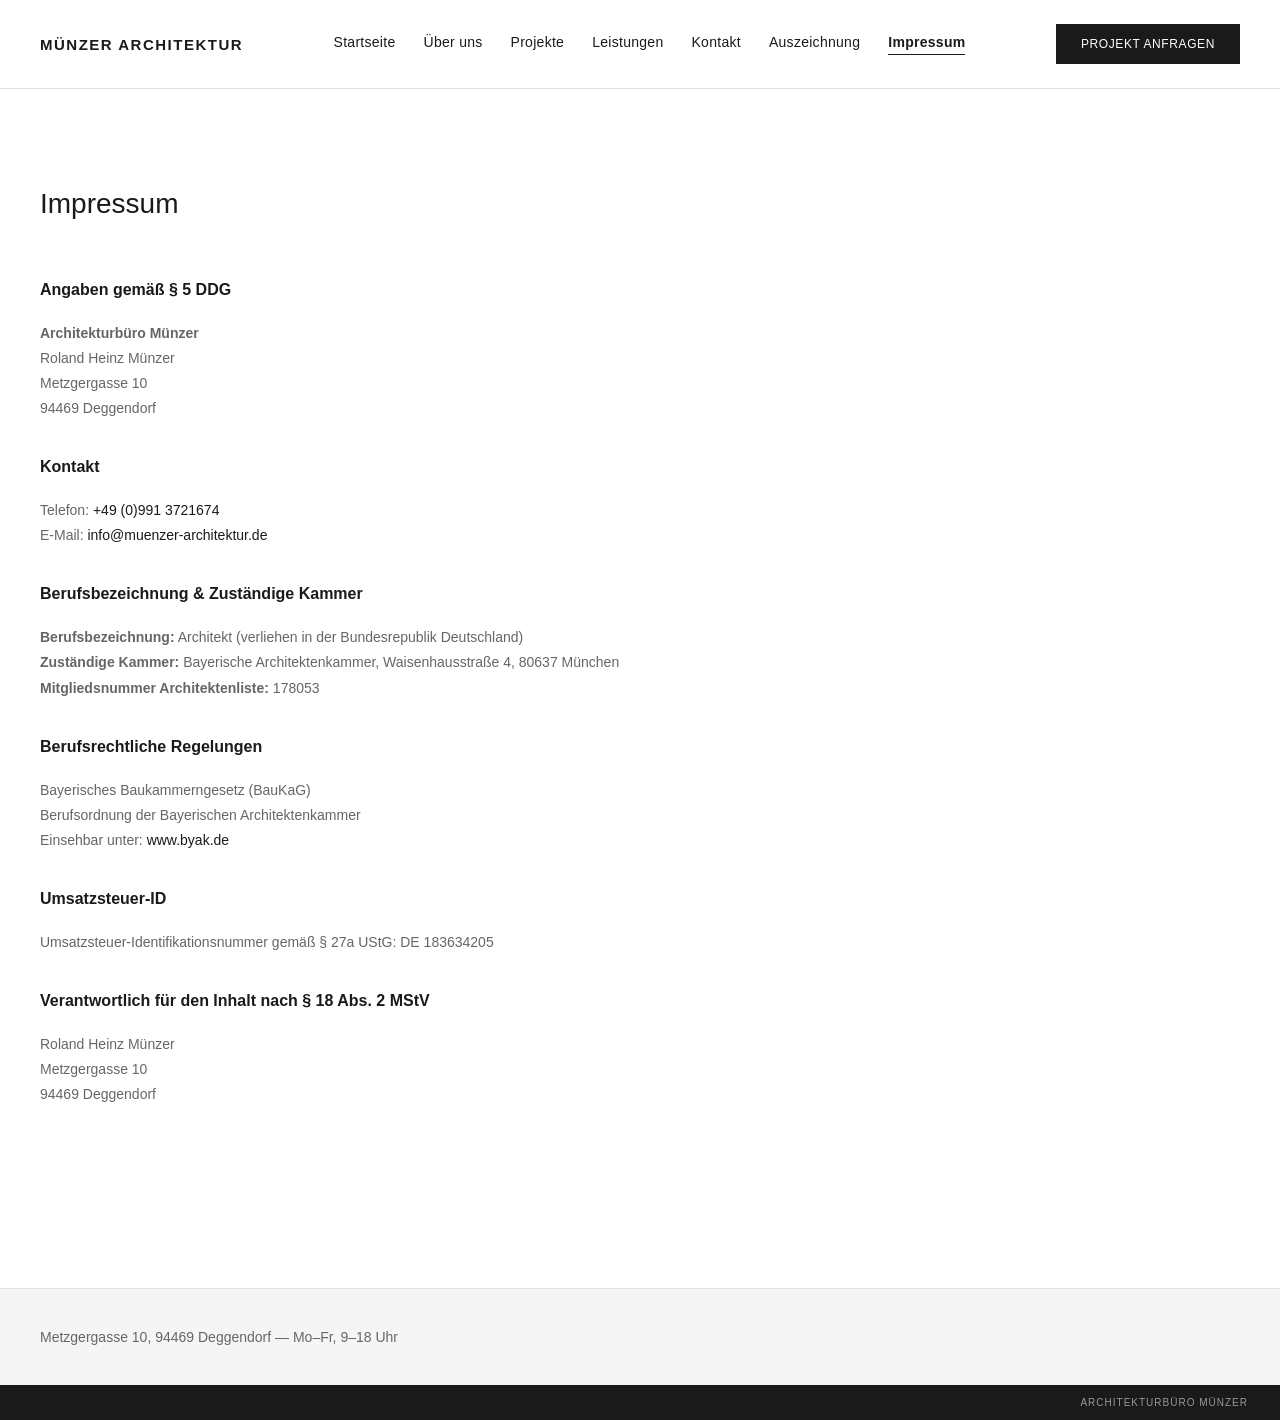
==== impressum.html @ 5a543b08 "Create impressum.html" ====
<!DOCTYPE html>
<html lang="de">
<head>
<meta charset="utf-8">
<meta name="viewport" content="width=device-width, initial-scale=1">
<title>Impressum — Münzer Architektur</title>
<link rel="stylesheet" href="style.css">
</head>
<body>
<header class="header">
  <a class="brand" href="index.html">Münzer Architektur</a>
  <nav class="nav">
      <a href="index.html">Startseite</a>
      <a href="ueber-uns.html">Über uns</a>
      <a href="projekte.html">Projekte</a>
      <a href="leistungen.html">Leistungen</a>
      <a href="kontakt.html">Kontakt</a>
      <a href="auszeichnung.html">Auszeichnung</a>
      <a href="impressum.html" aria-current="page">Impressum</a>
  </nav>
  <a class="btn" href="kontakt.html">Projekt anfragen</a>
</header>

<main class="wrap">
  <h1 class="page-title">Impressum</h1>
  <div class="legal">
    <h3>Angaben gemäß § 5 DDG</h3>
    <p><strong>Architekturbüro Münzer</strong><br>
    Roland Heinz Münzer<br>
    Metzgergasse 10<br>
    94469 Deggendorf</p>

    <h3>Kontakt</h3>
    <p>Telefon: <a href="tel:+499913721674">+49 (0)991 3721674</a><br>
    E-Mail: <a href="mailto:info@muenzer-architektur.de">info@muenzer-architektur.de</a></p>

    <h3>Berufsbezeichnung &amp; Zuständige Kammer</h3>
    <p><strong>Berufsbezeichnung:</strong> Architekt (verliehen in der Bundesrepublik Deutschland)<br>
    <strong>Zuständige Kammer:</strong> Bayerische Architektenkammer, Waisenhausstraße 4, 80637 München<br>
    <strong>Mitgliedsnummer Architektenliste:</strong> 178053</p>

    <h3>Berufsrechtliche Regelungen</h3>
    <p>Bayerisches Baukammerngesetz (BauKaG)<br>
    Berufsordnung der Bayerischen Architektenkammer<br>
    Einsehbar unter: <a href="https://www.byak.de" target="_blank" rel="noopener">www.byak.de</a></p>

    <h3>Umsatzsteuer-ID</h3>
    <p>Umsatzsteuer-Identifikationsnummer gemäß § 27a UStG: DE 183634205</p>

    <h3>Verantwortlich für den Inhalt nach § 18 Abs. 2 MStV</h3>
    <p>Roland Heinz Münzer<br>
    Metzgergasse 10<br>
    94469 Deggendorf</p>
  </div>
</main>

<div class="footer">
  <div>Metzgergasse 10, 94469 Deggendorf — Mo–Fr, 9–18 Uhr</div>
</div>
<div class="footer-bar"><span>Architekturbüro Münzer</span></div>
</body>
</html>
---- style.css ----
/* Münzer Architektur — style.css */
:root {
  --bg: #ffffff;
  --fg: #1a1a1a;
  --muted: #666666;
  --faint: #999999;
  --line: #e0e0e0;
  --panel: #f5f5f5;
  --tile: #f0f0f0;
}
@media (prefers-color-scheme: dark) {
  :root {
    --bg: #1a1a1a;
    --fg: #ffffff;
    --muted: #a8a8a8;
    --faint: #888888;
    --line: #333333;
    --panel: #222222;
    --tile: #2a2a2a;
  }
}
* { box-sizing: border-box; }
body {
  margin: 0;
  background: var(--bg);
  color: var(--fg);
  font-family: -apple-system, BlinkMacSystemFont, "Segoe UI", "Helvetica Neue", sans-serif;
  -webkit-font-smoothing: antialiased;
}
a { color: var(--fg); text-decoration: none; }
a:hover { color: var(--muted); }
img { display: block; }
.wrap { max-width: 1280px; margin: 0 auto; padding: 80px 40px; }

/* Header */
.header {
  display: flex; align-items: center; justify-content: space-between;
  gap: 24px; flex-wrap: wrap;
  padding: 24px 40px; border-bottom: 1px solid var(--line);
}
.brand { font-size: 15px; font-weight: 600; letter-spacing: .1em; text-transform: uppercase; }
.nav { display: flex; flex-wrap: wrap; gap: 28px; }
.nav a { font-size: 14px; letter-spacing: .02em; padding-bottom: 4px; border-bottom: 1px solid transparent; }
.nav a[aria-current="page"] { font-weight: 600; border-bottom-color: var(--fg); }
.btn {
  display: inline-block; background: var(--fg); color: var(--bg);
  border: 1px solid var(--fg); padding: 12px 24px;
  font-size: 12px; letter-spacing: .05em; text-transform: uppercase; cursor: pointer;
}
.btn:hover { color: var(--bg); opacity: .82; }
.btn-ghost { background: transparent; color: var(--fg); }
.btn-ghost:hover { color: var(--fg); }

/* Typography */
h1.display { font-size: clamp(32px, 5vw, 72px); font-weight: 300; line-height: 1.1; letter-spacing: -.02em; text-transform: uppercase; margin: 0; }
h2.display { font-size: clamp(28px, 4vw, 56px); font-weight: 300; line-height: 1.1; letter-spacing: -.02em; text-transform: uppercase; margin: 32px 0 0; }
.page-title { font-size: 28px; font-weight: 400; }
.lead { font-size: 16px; color: var(--muted); max-width: 640px; margin-top: 12px; }
.label { font-size: 11px; font-weight: 600; letter-spacing: .1em; text-transform: uppercase; color: var(--muted); }

/* Media tiles */
.tile { border: 1px solid var(--line); background: var(--tile); overflow: hidden; }
.tile img { width: 100%; height: 100%; object-fit: cover; }
.bw img { filter: grayscale(100%); }
.r16-10 { aspect-ratio: 16 / 10; }
.r4-3 { aspect-ratio: 4 / 3; }
.r3-2 { aspect-ratio: 3 / 2; }
.r3-4 { aspect-ratio: 3 / 4; }
.r1-1 { aspect-ratio: 1 / 1; }

/* Home */
.hero { display: grid; grid-template-columns: 1fr 1fr; gap: 64px; max-width: 1280px; margin: 0 auto; padding: 88px 40px 0; }
.hero p { font-size: 14px; color: var(--muted); max-width: 260px; margin-top: 28px; }
.hero .portrait { max-width: 320px; margin-top: 40px; }
.hero .inline-link { display: inline-block; margin-top: 24px; font-size: 14px; text-decoration: underline; text-underline-offset: 4px; }
.hero .body { font-size: 16px; line-height: 1.6; color: var(--muted); max-width: 460px; margin-top: 16px; }
.facts { display: grid; grid-template-columns: repeat(auto-fit, minmax(200px, 1fr)); gap: 40px; border-top: 1px solid var(--line); padding-top: 60px; }
.fact-n { font-size: 32px; font-weight: 500; }
.fact-l { font-size: 14px; color: var(--muted); margin-top: 8px; }

/* Grids */
.grid-3 { display: grid; grid-template-columns: repeat(auto-fit, minmax(280px, 1fr)); gap: 48px; margin-top: 72px; }
.grid-4 { display: grid; grid-template-columns: repeat(auto-fit, minmax(280px, 1fr)); gap: 56px; margin-top: 64px; }
.split { display: grid; grid-template-columns: 1fr 1fr; gap: 64px; align-items: center; margin-bottom: 80px; }

.member-name { font-size: 14px; font-weight: 600; margin-top: 16px; }
.member-role { font-size: 12px; color: var(--faint); margin-top: 4px; }
.member-bio { font-size: 13px; line-height: 1.5; color: var(--muted); margin-top: 12px; }
.card-title { font-size: 18px; font-weight: 600; margin-top: 20px; }
.card-text { font-size: 14px; line-height: 1.5; color: var(--muted); margin-top: 8px; }
.meta { font-size: 13px; color: var(--faint); margin-top: 4px; }
.meta-sm { font-size: 12px; color: var(--muted); margin-top: 8px; }
.credit { font-size: 11px; color: var(--faint); margin-top: 6px; }

/* Auszeichnung */
.award-intro { display: grid; grid-template-columns: 1fr 1fr; gap: 48px; margin-bottom: 80px; }
.award-intro .tile { min-height: 500px; }
.award-h { font-size: 28px; font-weight: 400; letter-spacing: -.01em; margin: 12px 0 16px; }
.award-p { font-size: 15px; line-height: 1.7; color: var(--muted); margin: 0; }

/* Kontakt */
.contact { display: grid; grid-template-columns: 1fr 1fr; gap: 96px; margin-top: 56px; }
form { display: flex; flex-direction: column; gap: 28px; }
label { display: block; font-size: 12px; margin-bottom: 8px; }
input, textarea {
  width: 100%; padding: 10px 12px; font: inherit; font-size: 14px;
  border: 1px solid var(--line); background: var(--bg); color: var(--fg);
}
textarea { min-height: 120px; }
input:focus, textarea:focus { outline: 1px solid var(--fg); }
.office-address { font-size: 16px; line-height: 1.7; }
.office-hours { font-size: 14px; color: var(--muted); margin-top: 4px; }
.office-links { margin-top: 12px; display: flex; flex-direction: column; gap: 4px; font-size: 16px; }
.map { aspect-ratio: 16 / 9; margin-top: 32px; border: 1px solid var(--line); filter: grayscale(1) contrast(1.05); background: var(--panel); }
.map iframe { width: 100%; height: 100%; border: 0; }
.contact-list { display: flex; flex-direction: column; gap: 24px; margin-top: 40px; }

/* Impressum */
.legal { max-width: 680px; margin-top: 56px; font-size: 14px; line-height: 1.8; color: var(--muted); }
.legal h3 { font-size: 16px; font-weight: 600; color: var(--fg); margin: 32px 0 16px; }
.legal p { margin: 0 0 20px; }

/* Footer */
.footer { background: var(--panel); padding: 40px; margin-top: 80px; border-top: 1px solid var(--line); }
.footer div { max-width: 1280px; margin: 0 auto; font-size: 14px; color: var(--muted); }
.footer-bar { background: #1a1a1a; padding: 12px 32px; display: flex; justify-content: flex-end; gap: 20px; }
.footer-bar span { font-size: 10px; letter-spacing: .1em; text-transform: uppercase; color: #999999; }

@media (max-width: 860px) {
  .wrap { padding: 56px 24px; }
  .header { padding: 20px 24px; }
  .hero, .split, .award-intro, .contact { grid-template-columns: 1fr; gap: 40px; }
  .hero { padding: 56px 24px 0; }
  .award-intro .tile { min-height: 320px; }
  .footer { padding: 32px 24px; }
}
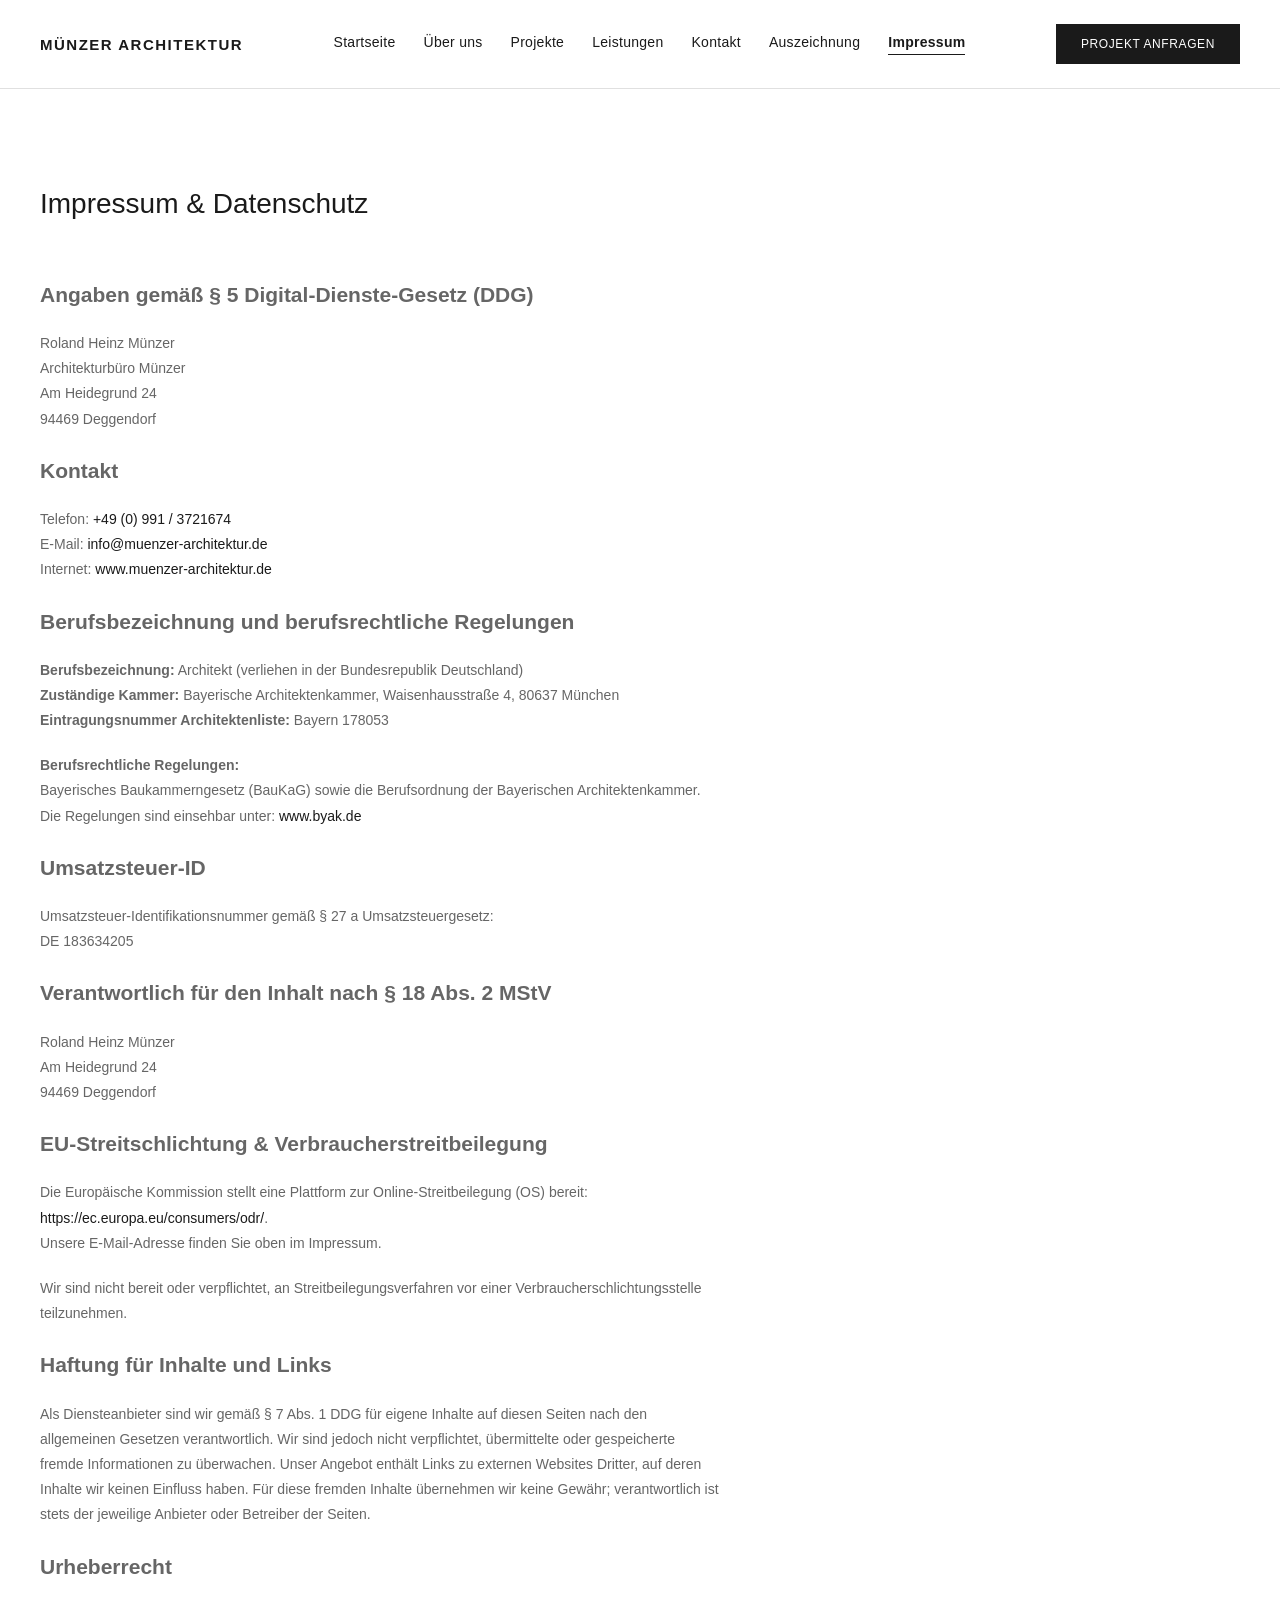
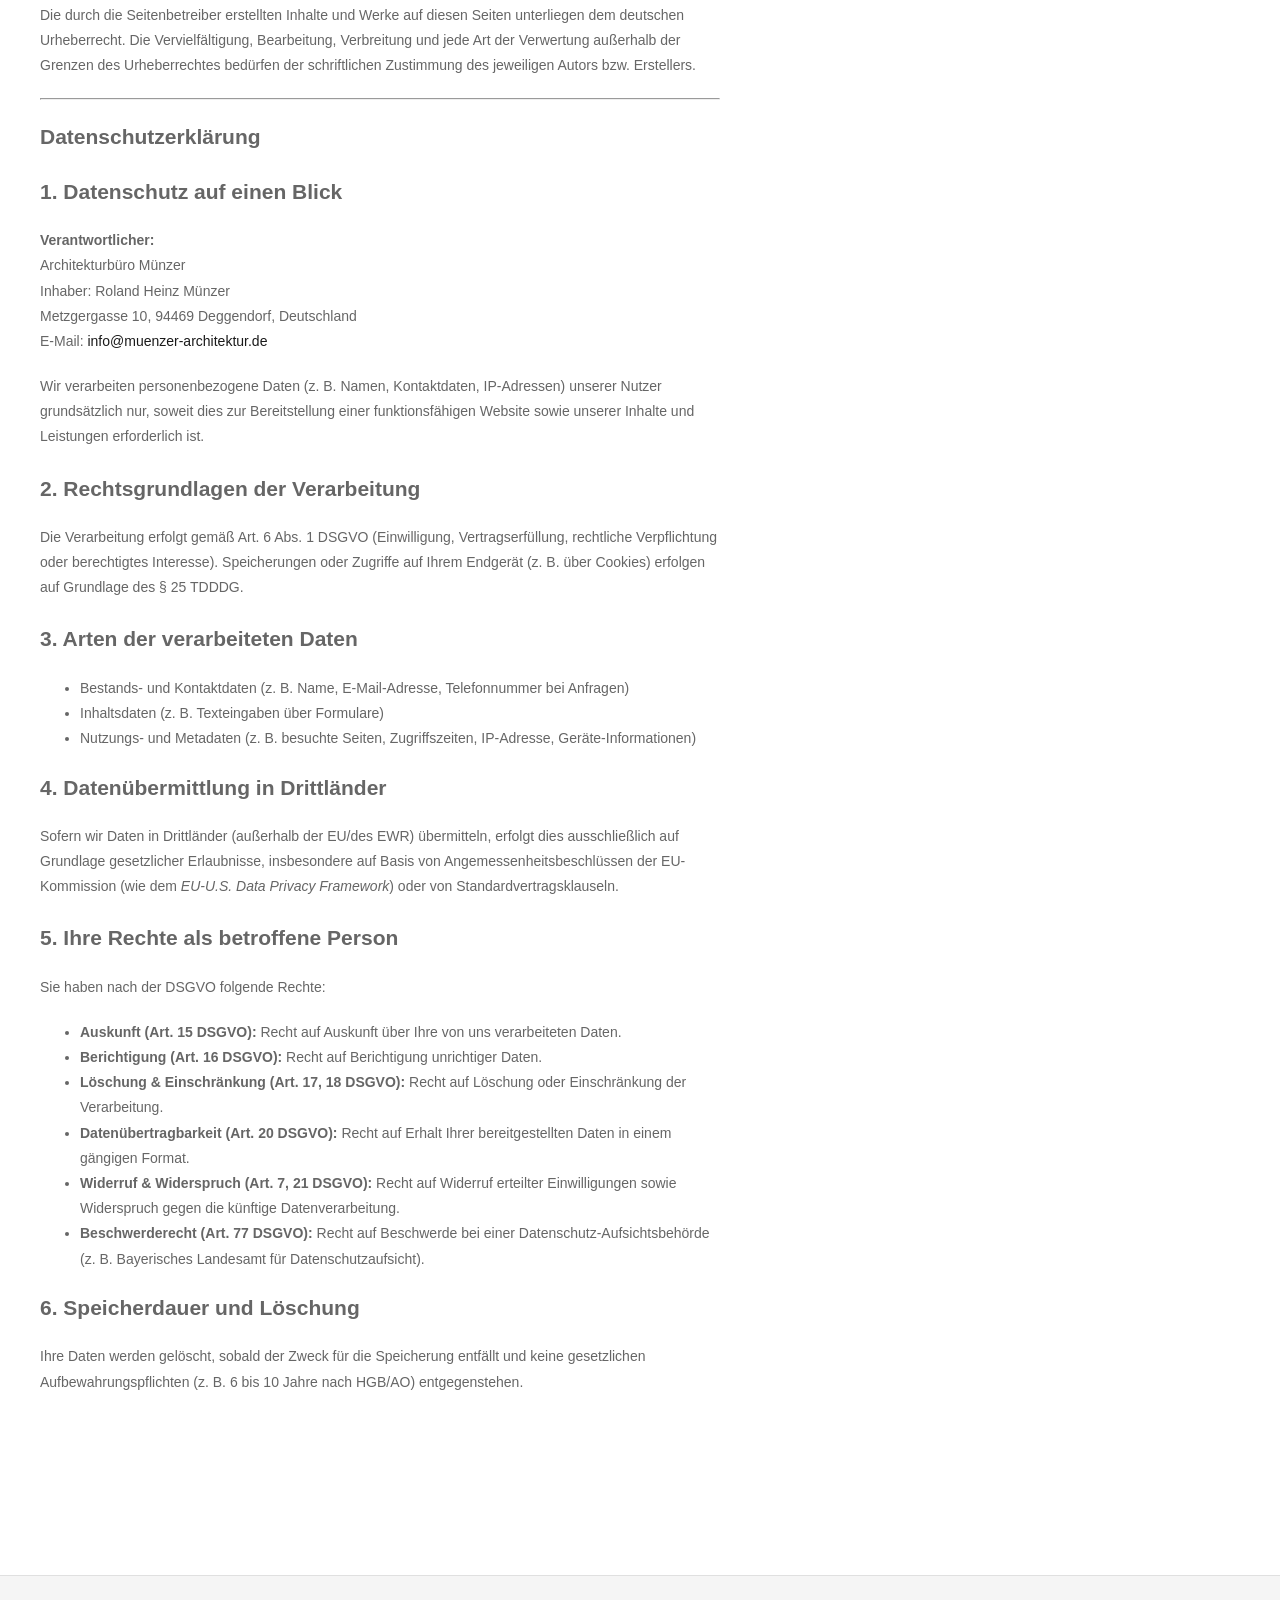
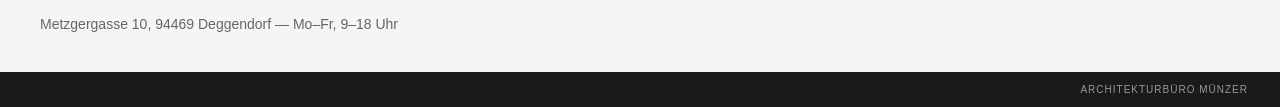
==== commit 3d177b55: "Update impressum.html" ====
--- a/impressum.html
+++ b/impressum.html
@@ -22,35 +22,84 @@
 </header>
 
 <main class="wrap">
-  <h1 class="page-title">Impressum</h1>
+  <h1 class="page-title">Impressum &amp; Datenschutz</h1>
   <div class="legal">
-    <h3>Angaben gemäß § 5 DDG</h3>
-    <p><strong>Architekturbüro Münzer</strong><br>
-    Roland Heinz Münzer<br>
-    Metzgergasse 10<br>
+    <h2>Angaben gemäß § 5 Digital-Dienste-Gesetz (DDG)</h2>
+    <p>Roland Heinz Münzer<br>
+    Architekturbüro Münzer<br>
+    Am Heidegrund 24<br>
     94469 Deggendorf</p>
 
-    <h3>Kontakt</h3>
-    <p>Telefon: <a href="tel:+499913721674">+49 (0)991 3721674</a><br>
-    E-Mail: <a href="mailto:info@muenzer-architektur.de">info@muenzer-architektur.de</a></p>
+    <h2>Kontakt</h2>
+    <p>Telefon: <a href="tel:+499913721674">+49 (0) 991 / 3721674</a><br>
+    E-Mail: <a href="mailto:info@muenzer-architektur.de">info@muenzer-architektur.de</a><br>
+    Internet: <a href="https://www.muenzer-architektur.de">www.muenzer-architektur.de</a></p>
 
-    <h3>Berufsbezeichnung &amp; Zuständige Kammer</h3>
+    <h2>Berufsbezeichnung und berufsrechtliche Regelungen</h2>
     <p><strong>Berufsbezeichnung:</strong> Architekt (verliehen in der Bundesrepublik Deutschland)<br>
     <strong>Zuständige Kammer:</strong> Bayerische Architektenkammer, Waisenhausstraße 4, 80637 München<br>
-    <strong>Mitgliedsnummer Architektenliste:</strong> 178053</p>
+    <strong>Eintragungsnummer Architektenliste:</strong> Bayern 178053</p>
+    <p><strong>Berufsrechtliche Regelungen:</strong><br>
+    Bayerisches Baukammerngesetz (BauKaG) sowie die Berufsordnung der Bayerischen Architektenkammer. Die Regelungen sind einsehbar unter: <a href="https://www.byak.de" target="_blank" rel="noopener">www.byak.de</a></p>
 
-    <h3>Berufsrechtliche Regelungen</h3>
-    <p>Bayerisches Baukammerngesetz (BauKaG)<br>
-    Berufsordnung der Bayerischen Architektenkammer<br>
-    Einsehbar unter: <a href="https://www.byak.de" target="_blank" rel="noopener">www.byak.de</a></p>
+    <h2>Umsatzsteuer-ID</h2>
+    <p>Umsatzsteuer-Identifikationsnummer gemäß § 27 a Umsatzsteuergesetz:<br>
+    DE 183634205</p>
 
-    <h3>Umsatzsteuer-ID</h3>
-    <p>Umsatzsteuer-Identifikationsnummer gemäß § 27a UStG: DE 183634205</p>
+    <h2>Verantwortlich für den Inhalt nach § 18 Abs. 2 MStV</h2>
+    <p>Roland Heinz Münzer<br>
+    Am Heidegrund 24<br>
+    94469 Deggendorf</p>
 
-    <h3>Verantwortlich für den Inhalt nach § 18 Abs. 2 MStV</h3>
-    <p>Roland Heinz Münzer<br>
-    Metzgergasse 10<br>
-    94469 Deggendorf</p>
+    <h2>EU-Streitschlichtung &amp; Verbraucherstreitbeilegung</h2>
+    <p>Die Europäische Kommission stellt eine Plattform zur Online-Streitbeilegung (OS) bereit: <a href="https://ec.europa.eu/consumers/odr/" target="_blank" rel="noopener">https://ec.europa.eu/consumers/odr/</a>.<br>
+    Unsere E-Mail-Adresse finden Sie oben im Impressum.</p>
+    <p>Wir sind nicht bereit oder verpflichtet, an Streitbeilegungsverfahren vor einer Verbraucherschlichtungsstelle teilzunehmen.</p>
+
+    <h2>Haftung für Inhalte und Links</h2>
+    <p>Als Diensteanbieter sind wir gemäß § 7 Abs. 1 DDG für eigene Inhalte auf diesen Seiten nach den allgemeinen Gesetzen verantwortlich. Wir sind jedoch nicht verpflichtet, übermittelte oder gespeicherte fremde Informationen zu überwachen. Unser Angebot enthält Links zu externen Websites Dritter, auf deren Inhalte wir keinen Einfluss haben. Für diese fremden Inhalte übernehmen wir keine Gewähr; verantwortlich ist stets der jeweilige Anbieter oder Betreiber der Seiten.</p>
+
+    <h2>Urheberrecht</h2>
+    <p>Die durch die Seitenbetreiber erstellten Inhalte und Werke auf diesen Seiten unterliegen dem deutschen Urheberrecht. Die Vervielfältigung, Bearbeitung, Verbreitung und jede Art der Verwertung außerhalb der Grenzen des Urheberrechtes bedürfen der schriftlichen Zustimmung des jeweiligen Autors bzw. Erstellers.</p>
+
+    <hr>
+
+    <h2 class="doc-title" id="datenschutz">Datenschutzerklärung</h2>
+
+    <h2>1. Datenschutz auf einen Blick</h2>
+    <p><strong>Verantwortlicher:</strong><br>
+    Architekturbüro Münzer<br>
+    Inhaber: Roland Heinz Münzer<br>
+    Metzgergasse 10, 94469 Deggendorf, Deutschland<br>
+    E-Mail: <a href="mailto:info@muenzer-architektur.de">info@muenzer-architektur.de</a></p>
+    <p>Wir verarbeiten personenbezogene Daten (z. B. Namen, Kontaktdaten, IP-Adressen) unserer Nutzer grundsätzlich nur, soweit dies zur Bereitstellung einer funktionsfähigen Website sowie unserer Inhalte und Leistungen erforderlich ist.</p>
+
+    <h2>2. Rechtsgrundlagen der Verarbeitung</h2>
+    <p>Die Verarbeitung erfolgt gemäß Art. 6 Abs. 1 DSGVO (Einwilligung, Vertragserfüllung, rechtliche Verpflichtung oder berechtigtes Interesse). Speicherungen oder Zugriffe auf Ihrem Endgerät (z. B. über Cookies) erfolgen auf Grundlage des § 25 TDDDG.</p>
+
+    <h2>3. Arten der verarbeiteten Daten</h2>
+    <ul>
+      <li>Bestands- und Kontaktdaten (z. B. Name, E-Mail-Adresse, Telefonnummer bei Anfragen)</li>
+      <li>Inhaltsdaten (z. B. Texteingaben über Formulare)</li>
+      <li>Nutzungs- und Metadaten (z. B. besuchte Seiten, Zugriffszeiten, IP-Adresse, Geräte-Informationen)</li>
+    </ul>
+
+    <h2>4. Datenübermittlung in Drittländer</h2>
+    <p>Sofern wir Daten in Drittländer (außerhalb der EU/des EWR) übermitteln, erfolgt dies ausschließlich auf Grundlage gesetzlicher Erlaubnisse, insbesondere auf Basis von Angemessenheitsbeschlüssen der EU-Kommission (wie dem <em>EU-U.S. Data Privacy Framework</em>) oder von Standardvertragsklauseln.</p>
+
+    <h2>5. Ihre Rechte als betroffene Person</h2>
+    <p>Sie haben nach der DSGVO folgende Rechte:</p>
+    <ul>
+      <li><strong>Auskunft (Art. 15 DSGVO):</strong> Recht auf Auskunft über Ihre von uns verarbeiteten Daten.</li>
+      <li><strong>Berichtigung (Art. 16 DSGVO):</strong> Recht auf Berichtigung unrichtiger Daten.</li>
+      <li><strong>Löschung &amp; Einschränkung (Art. 17, 18 DSGVO):</strong> Recht auf Löschung oder Einschränkung der Verarbeitung.</li>
+      <li><strong>Datenübertragbarkeit (Art. 20 DSGVO):</strong> Recht auf Erhalt Ihrer bereitgestellten Daten in einem gängigen Format.</li>
+      <li><strong>Widerruf &amp; Widerspruch (Art. 7, 21 DSGVO):</strong> Recht auf Widerruf erteilter Einwilligungen sowie Widerspruch gegen die künftige Datenverarbeitung.</li>
+      <li><strong>Beschwerderecht (Art. 77 DSGVO):</strong> Recht auf Beschwerde bei einer Datenschutz-Aufsichtsbehörde (z. B. Bayerisches Landesamt für Datenschutzaufsicht).</li>
+    </ul>
+
+    <h2>6. Speicherdauer und Löschung</h2>
+    <p>Ihre Daten werden gelöscht, sobald der Zweck für die Speicherung entfällt und keine gesetzlichen Aufbewahrungspflichten (z. B. 6 bis 10 Jahre nach HGB/AO) entgegenstehen.</p>
   </div>
 </main>
 
